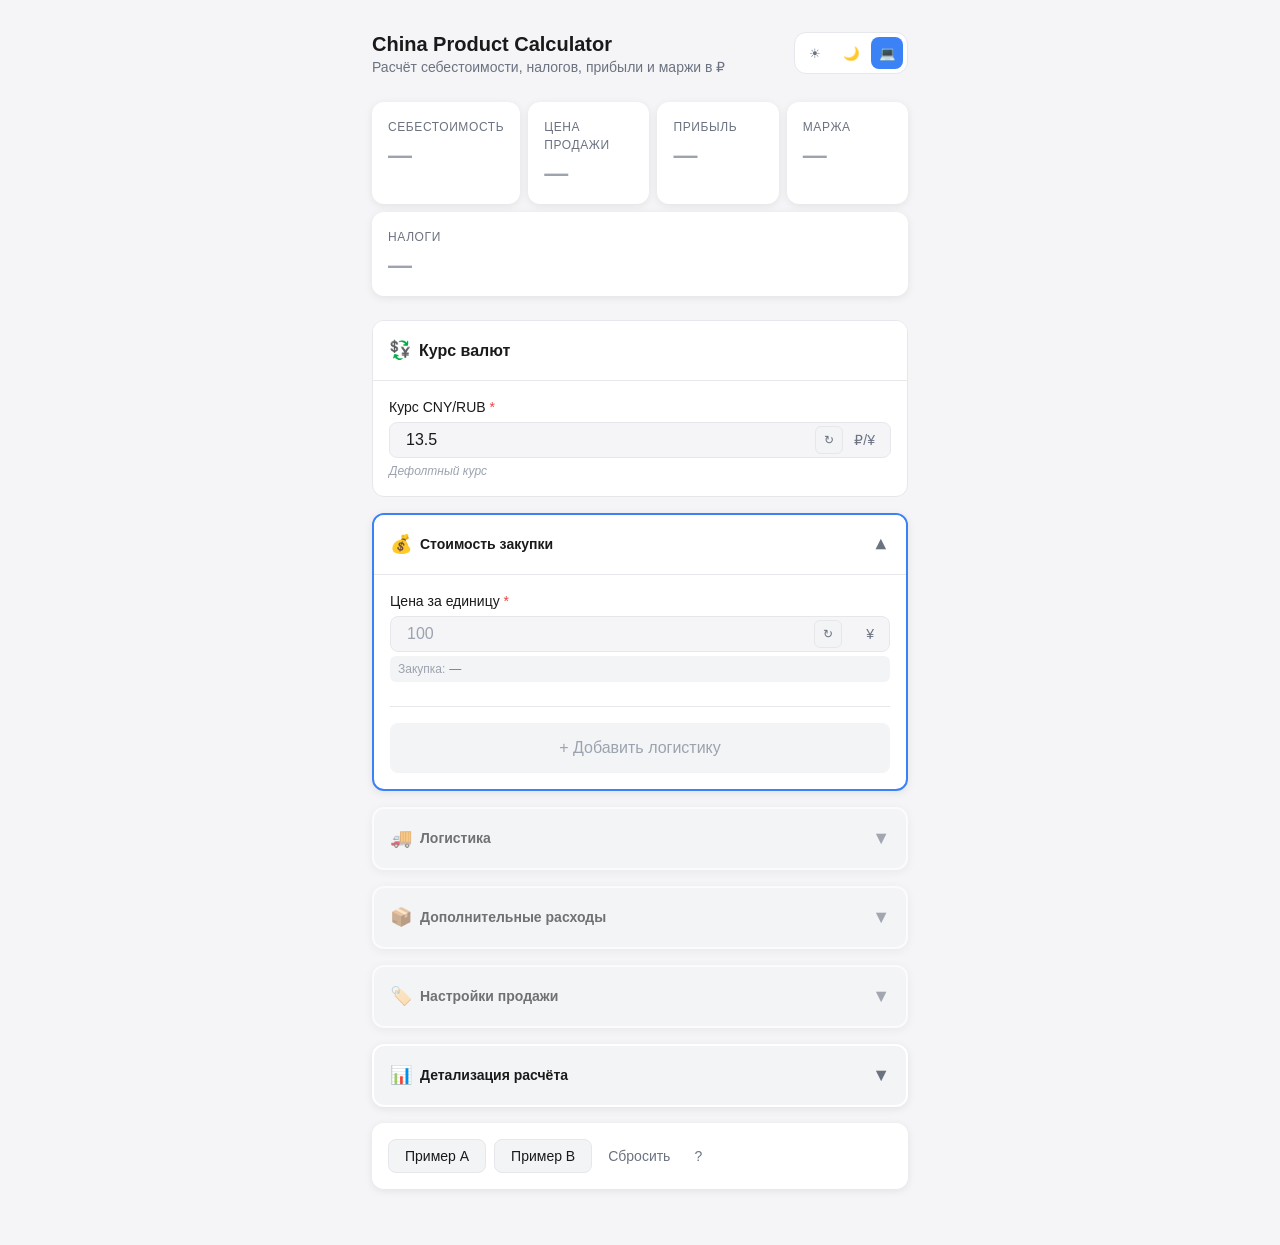
==== index.html @ 13bfbdf8 "up" ====
<!DOCTYPE html>
<html lang="ru" data-theme="system">
<head>
  <meta charset="UTF-8">
  <meta name="viewport" content="width=device-width, initial-scale=1.0, maximum-scale=1.0, user-scalable=no">
  <meta name="description" content="Калькулятор себестоимости и прибыли при закупке товаров из Китая">
  <meta name="theme-color" content="#3b82f6">
  <meta name="apple-mobile-web-app-capable" content="yes">
  <meta name="apple-mobile-web-app-status-bar-style" content="default">
  <meta name="apple-mobile-web-app-title" content="China Calc">
  
  <title>China Product Calculator</title>
  
  <!-- PWA -->
  <link rel="manifest" href="manifest.json">
  <link rel="apple-touch-icon" href="icons/icon-192x192.png">
  
  <!-- Styles -->
  <link rel="stylesheet" href="css/tokens.css">
  <link rel="stylesheet" href="css/styles.css">
  <link rel="stylesheet" href="css/progressive-ui.css">
  
  <!-- Preconnect for performance -->
  <link rel="preconnect" href="https://fonts.googleapis.com">
</head>
<body>
  <div class="app">
    <!-- Header -->
    <header class="header">
      <div class="header-top">
        <div>
          <h1 class="header-title">China Product Calculator</h1>
          <p class="header-subtitle">Расчёт себестоимости, налогов, прибыли и маржи в ₽</p>
        </div>
        <div class="theme-toggle">
          <button class="theme-btn" data-theme="light" title="Светлая тема">☀</button>
          <button class="theme-btn" data-theme="dark" title="Тёмная тема">🌙</button>
          <button class="theme-btn" data-theme="system" title="Системная тема">💻</button>
        </div>
      </div>
    </header>

    <!-- KPI Section (Sticky) -->
    <section class="kpi-section">
      <div class="kpi-grid">
        <div class="kpi-card" id="kpi-total-cost">
          <div class="kpi-label">Себестоимость</div>
          <div class="kpi-value empty">—</div>
        </div>
        <div class="kpi-card" id="kpi-retail-price">
          <div class="kpi-label">Цена продажи</div>
          <div class="kpi-value empty">—</div>
        </div>
        <div class="kpi-card" id="kpi-profit">
          <div class="kpi-label">Прибыль</div>
          <div class="kpi-value profit empty">—</div>
        </div>
        <div class="kpi-card" id="kpi-margin">
          <div class="kpi-label">Маржа</div>
          <div class="kpi-value profit empty">—</div>
        </div>
        <div class="kpi-card full-width" id="kpi-taxes">
          <div class="kpi-label">Налоги</div>
          <div class="kpi-value cost empty">—</div>
        </div>
      </div>
    </section>



    <!-- Exchange Rate Block (always visible at top) -->
    <div class="exchange-rate-block expanded" id="exchange-rate-block">
      <div class="block-header">
        <div class="block-title-group">
          <span class="block-icon">💱</span>
          <span class="block-title">Курс валют</span>
        </div>
      </div>
      <div class="block-body">
        <div class="form-group">
          <label class="form-label form-label-required" for="cny-rub-rate">Курс CNY/RUB</label>
          <div class="input-wrapper with-preview">
            <input type="number" class="form-input" id="cny-rub-rate" placeholder="13.5" step="0.01" min="0.01">
            <span class="input-unit">₽/¥</span>
            <button class="btn-last-used" data-field="cnyRubRate" title="Последний курс">↻</button>
          </div>
          <div class="rate-source" id="rate-source"></div>
          <div class="form-error" id="error-cny-rub-rate" style="display: none;">
            <span>⚠</span> Курс должен быть больше 0
          </div>
        </div>
      </div>
    </div>

    <!-- Step 1: Quick Cost -->
    <div class="step-panel expanded" id="step-1" data-step="1">
      <div class="step-panel-header">
        <div class="step-title-group">
          <span class="step-icon">💰</span>
          <span class="step-title">Стоимость закупки</span>
        </div>
        <span class="step-toggle">▼</span>
      </div>
      <div class="step-panel-body">
        <div class="form-group">
          <label class="form-label form-label-required" for="unit-price-cny">Цена за единицу</label>
          <div class="input-wrapper with-preview">
            <input type="number" class="form-input" id="unit-price-cny" placeholder="100" step="0.01" min="0">
            <span class="input-unit">¥</span>
            <button class="btn-last-used" data-field="unitPriceCny" title="Последнее значение">↻</button>
          </div>
          <div class="inline-preview" id="preview-unit-price">
            <span class="preview-label">Закупка:</span>
            <span class="preview-value">—</span>
          </div>
          <div class="form-error" id="error-unit-price-cny" style="display: none;">
            <span>⚠</span> Обязательное поле
          </div>
        </div>

        <div class="step-cta">
          <button class="btn btn-cta" id="btn-expand-step-2" disabled>
            <span>+ Добавить логистику</span>
          </button>
        </div>

        <div class="step-summary" id="summary-step-1">
          <div class="summary-item">
            <span class="summary-label">Закупка:</span>
            <span class="summary-value" id="summary-purchase">—</span>
          </div>
        </div>
      </div>
    </div>

    <!-- Step 2: Logistics -->
    <div class="step-panel collapsed locked" id="step-2" data-step="2">
      <div class="step-panel-header">
        <div class="step-title-group">
          <span class="step-icon">🚚</span>
          <span class="step-title">Логистика</span>
        </div>
        <span class="step-toggle">▼</span>
      </div>
      <div class="step-panel-body">
        <div class="form-group">
          <label class="form-label form-label-required" for="unit-weight">Вес единицы</label>
          <div class="input-wrapper">
            <input type="number" class="form-input" id="unit-weight" placeholder="0.5" step="0.01" min="0">
            <span class="input-unit">кг</span>
          </div>
          <div class="form-error" id="error-unit-weight" style="display: none;"></div>
        </div>

        <div class="form-group">
          <label class="form-label form-label-required" for="cargo-rate-cny">Ставка карго</label>
          <div class="input-wrapper">
            <input type="number" class="form-input" id="cargo-rate-cny" placeholder="18" step="0.01" min="0">
            <span class="input-unit">¥/кг</span>
            <button class="btn-last-used" data-field="cargoRateCnyPerKg" title="Последняя ставка">↻</button>
          </div>
          <div class="form-hint">Типично ¥13-27/кг (≈$2-4)</div>
          <div class="form-error" id="error-cargo-rate-cny" style="display: none;"></div>
        </div>

        <div class="form-group">
          <label class="form-label" for="china-delivery-rub">Доставка по Китаю</label>
          <div class="input-wrapper">
            <input type="number" class="form-input" id="china-delivery-rub" placeholder="0" step="0.01" min="0">
            <span class="input-unit">₽</span>
          </div>
          <div class="form-error" id="error-china-delivery-rub" style="display: none;"></div>
        </div>

        <div class="step-cta">
          <button class="btn btn-cta" id="btn-expand-step-3">
            <span>+ Добавить доп. расходы</span>
          </button>
        </div>

        <div class="step-summary" id="summary-step-2">
          <div class="summary-item">
            <span class="summary-label">Доставка:</span>
            <span class="summary-value" id="summary-cargo">—</span>
          </div>
          <div class="summary-item total">
            <span class="summary-label">Общая себестоимость:</span>
            <span class="summary-value" id="summary-total-cost-2">—</span>
          </div>
        </div>
      </div>
    </div>

    <!-- Step 3: Extra Costs -->
    <div class="step-panel collapsed locked" id="step-3" data-step="3">
      <div class="step-panel-header">
        <div class="step-title-group">
          <span class="step-icon">📦</span>
          <span class="step-title">Дополнительные расходы</span>
        </div>
        <span class="step-toggle">▼</span>
      </div>
      <div class="step-panel-body">
        <div class="form-group">
          <label class="form-label" for="insurance-rate">Страховка</label>
          <div class="toggle-slider-container">
            <div class="toggle-slider" id="insurance-slider" data-values="0,1,2,3,5" data-default="0">
              <div class="toggle-track">
                <div class="toggle-option" data-value="0">OFF</div>
                <div class="toggle-option" data-value="1">1%</div>
                <div class="toggle-option" data-value="2">2%</div>
                <div class="toggle-option" data-value="3">3%</div>
                <div class="toggle-option" data-value="5">5%</div>
              </div>
              <div class="toggle-thumb"></div>
            </div>
            <input type="hidden" id="insurance-rate" value="0">
          </div>
          <div class="form-hint">Обычно 1-3% от стоимости закупки</div>
          <div class="form-error" id="error-insurance-rate" style="display: none;"></div>
        </div>

        <div class="form-group">
          <label class="form-label" for="rework-rub">Переработка / брак</label>
          <div class="input-wrapper">
            <input type="number" class="form-input" id="rework-rub" placeholder="0" step="0.01" min="0">
            <span class="input-unit">₽</span>
          </div>
          <div class="form-error" id="error-rework-rub" style="display: none;"></div>
        </div>

        <div class="form-group">
          <label class="form-label" for="packaging-rub">Упаковка / маркировка</label>
          <div class="input-wrapper">
            <input type="number" class="form-input" id="packaging-rub" placeholder="0" step="0.01" min="0">
            <span class="input-unit">₽</span>
          </div>
          <div class="form-error" id="error-packaging-rub" style="display: none;"></div>
        </div>

        <div class="step-cta">
          <button class="btn btn-cta" id="btn-expand-step-4">
            <span>+ Настроить продажу</span>
          </button>
        </div>

        <div class="step-summary" id="summary-step-3">
          <div class="summary-item total">
            <span class="summary-label">Финальная себестоимость:</span>
            <span class="summary-value" id="summary-final-cost">—</span>
          </div>
        </div>
      </div>
    </div>

    <!-- Step 4: Sales Settings -->
    <div class="step-panel collapsed locked" id="step-4" data-step="4">
      <div class="step-panel-header">
        <div class="step-title-group">
          <span class="step-icon">🏷️</span>
          <span class="step-title">Настройки продажи</span>
        </div>
        <span class="step-toggle">▼</span>
      </div>
      <div class="step-panel-body">
        <div class="form-group">
          <label class="form-label" for="markup-rate">Наценка</label>
          <div class="slider-container">
            <div class="range-slider" id="markup-slider">
              <input type="range" id="markup-range" min="0" max="300" value="100" step="5">
              <div class="slider-track">
                <div class="slider-fill"></div>
              </div>
              <div class="slider-thumb"></div>
            </div>
            <div class="slider-value-display">
              <input type="number" class="form-input slider-input" id="markup-rate" value="100" min="0" max="300" step="5">
              <span class="input-unit">%</span>
            </div>
          </div>
          <div class="slider-presets">
            <button class="preset-btn" data-value="50">50%</button>
            <button class="preset-btn" data-value="100">100%</button>
            <button class="preset-btn" data-value="150">150%</button>
            <button class="preset-btn" data-value="200">200%</button>
          </div>
          <div class="slider-preview" id="markup-preview">
            <span class="preview-icon">💰</span>
            <span class="preview-text">Цена продажи: <strong id="preview-retail">—</strong></span>
            <span class="preview-divider">|</span>
            <span class="preview-icon">📈</span>
            <span class="preview-text">Прибыль: <strong id="preview-profit">—</strong></span>
          </div>
          <div class="form-error" id="error-markup-rate" style="display: none;"></div>
        </div>

        <div class="form-group">
          <label class="form-label" for="tax-rate">Налоги</label>
          <div class="segmented-control" id="tax-control">
            <button class="segment-btn active" data-value="0.06">6% УСН</button>
            <button class="segment-btn" data-value="0.07">7% АУСН</button>
            <button class="segment-btn" data-value="0.15">15% УСН</button>
            <button class="segment-btn" data-value="0.20">20% ОСНО</button>
            <button class="segment-btn segment-custom" data-custom="true">...</button>
          </div>
          <div class="custom-tax-input" id="custom-tax-container" style="display: none;">
            <div class="input-wrapper">
              <input type="number" class="form-input" id="tax-rate-custom" placeholder="Введите %" step="0.01" min="0" max="100">
              <span class="input-unit">%</span>
            </div>
          </div>
          <input type="hidden" id="tax-rate" value="0.06">
          <div class="form-error" id="error-tax-rate" style="display: none;"></div>
        </div>
      </div>
    </div>

    <!-- Results Section -->
    <div class="step-panel collapsed" id="section-results" data-step="results">
      <div class="step-panel-header">
        <div class="step-title-group">
          <span class="step-icon">📊</span>
          <span class="step-title">Детализация расчёта</span>
        </div>
        <span class="step-toggle">▼</span>
      </div>
      <div class="step-panel-body">
        <div class="results-list">
          <div class="result-item">
            <span class="result-label">Закупка в ₽</span>
            <span class="result-value empty" id="result-purchase">—</span>
          </div>
          <div class="result-item">
            <span class="result-label">Стоимость доставки</span>
            <span class="result-value empty" id="result-cargo">—</span>
          </div>
          <div class="result-item">
            <span class="result-label">Страховка</span>
            <span class="result-value empty" id="result-insurance">—</span>
          </div>
          <div class="result-item">
            <span class="result-label">Итоговая себестоимость</span>
            <span class="result-value empty" id="result-total-cost">—</span>
          </div>
          <div class="result-item">
            <span class="result-label">Розничная цена</span>
            <span class="result-value empty" id="result-retail">—</span>
          </div>
          <div class="result-item">
            <span class="result-label">Налоги</span>
            <span class="result-value empty" id="result-taxes">—</span>
          </div>
          <div class="result-item">
            <span class="result-label">Прибыль на единицу</span>
            <span class="result-value empty" id="result-profit">—</span>
          </div>
          <div class="result-item">
            <span class="result-label">Маржа</span>
            <span class="result-value empty" id="result-margin">—</span>
          </div>
        </div>

        <!-- Visual Breakdown -->
        <div class="breakdown-section">
          <h4 class="breakdown-title">Структура стоимости</h4>
          <div class="composition-bar" id="composition-bar">
            <!-- Segments will be rendered by JS -->
          </div>
          <div class="breakdown-legend" id="breakdown-legend">
            <!-- Legend items will be rendered by JS -->
          </div>
          <div class="summary-text" id="summary-text">
            Заполните обязательные поля для расчёта
          </div>
        </div>
      </div>
    </div>

    <!-- Action Strip -->
    <div class="action-strip">
      <button class="btn btn-secondary" id="btn-example-a">Пример A</button>
      <button class="btn btn-secondary" id="btn-example-b">Пример B</button>
      <button class="btn btn-text" id="btn-reset">Сбросить</button>
      <button class="btn btn-text" id="btn-help" title="Справка">?</button>
    </div>
  </div>

  <!-- Bottom Sheet / Modal -->
  <div class="bottom-sheet-overlay" id="bottom-sheet-overlay">
    <div class="bottom-sheet">
      <div class="bottom-sheet-header">
        <h3 class="bottom-sheet-title" id="sheet-title">Что нужно заполнить</h3>
        <button class="bottom-sheet-close" id="sheet-close">×</button>
      </div>
      <div id="sheet-content">
        <!-- Content will be rendered by JS -->
      </div>
    </div>
  </div>

  <!-- Toast -->
  <div class="toast" id="toast"></div>

  <!-- Scripts -->
  <script type="module" src="js/app.js"></script>
</body>
</html>
---- css/tokens.css ----
/* CSS Custom Properties - Design Tokens */
/* Theme variables for China Product Calculator */

:root {
  /* Light theme (default) */
  --color-bg: #f5f5f7;
  --color-surface: #ffffff;
  --color-surface-elevated: #ffffff;
  --color-text-primary: #1a1a1a;
  --color-text-secondary: #6b7280;
  --color-text-tertiary: #9ca3af;
  --color-border: #e5e7eb;
  --color-border-focus: #3b82f6;
  --color-accent: #3b82f6;
  --color-accent-hover: #2563eb;
  --color-success: #10b981;
  --color-success-bg: #d1fae5;
  --color-warning: #f59e0b;
  --color-warning-bg: #fef3c7;
  --color-error: #ef4444;
  --color-error-bg: #fee2e2;
  --color-profit: #10b981;
  --color-cost: #ef4444;
  --color-kpi-bg: #f3f4f6;
  
  /* Shadows */
  --shadow-sm: 0 1px 2px 0 rgba(0, 0, 0, 0.05);
  --shadow-md: 0 4px 6px -1px rgba(0, 0, 0, 0.1), 0 2px 4px -1px rgba(0, 0, 0, 0.06);
  --shadow-lg: 0 10px 15px -3px rgba(0, 0, 0, 0.1), 0 4px 6px -2px rgba(0, 0, 0, 0.05);
  --shadow-card: 0 2px 8px rgba(0, 0, 0, 0.08);
  
  /* Spacing */
  --space-xs: 0.25rem;
  --space-sm: 0.5rem;
  --space-md: 1rem;
  --space-lg: 1.5rem;
  --space-xl: 2rem;
  --space-2xl: 3rem;
  
  /* Border radius */
  --radius-sm: 0.375rem;
  --radius-md: 0.5rem;
  --radius-lg: 0.75rem;
  --radius-xl: 1rem;
  
  /* Typography */
  --font-family: -apple-system, BlinkMacSystemFont, 'Segoe UI', Roboto, 'Helvetica Neue', Arial, sans-serif;
  --font-size-xs: 0.75rem;
  --font-size-sm: 0.875rem;
  --font-size-base: 1rem;
  --font-size-lg: 1.125rem;
  --font-size-xl: 1.25rem;
  --font-size-2xl: 1.5rem;
  --font-size-3xl: 2rem;
  
  --font-weight-normal: 400;
  --font-weight-medium: 500;
  --font-weight-semibold: 600;
  --font-weight-bold: 700;
  
  /* Line height */
  --line-height-tight: 1.25;
  --line-height-normal: 1.5;
  --line-height-relaxed: 1.75;
  
  /* Transitions */
  --transition-fast: 150ms ease;
  --transition-normal: 250ms ease;
  --transition-slow: 350ms ease;
  
  /* Z-index scale */
  --z-base: 0;
  --z-dropdown: 100;
  --z-sticky: 200;
  --z-modal: 300;
  --z-tooltip: 400;
  --z-toast: 500;
}

/* Dark theme */
[data-theme="dark"] {
  --color-bg: #0f0f12;
  --color-surface: #1a1a1e;
  --color-surface-elevated: #242428;
  --color-text-primary: #f5f5f7;
  --color-text-secondary: #a1a1aa;
  --color-text-tertiary: #71717a;
  --color-border: #27272a;
  --color-border-focus: #60a5fa;
  --color-accent: #60a5fa;
  --color-accent-hover: #3b82f6;
  --color-success: #34d399;
  --color-success-bg: #064e3b;
  --color-warning: #fbbf24;
  --color-warning-bg: #78350f;
  --color-error: #f87171;
  --color-error-bg: #7f1d1d;
  --color-profit: #34d399;
  --color-cost: #f87171;
  --color-kpi-bg: #27272a;
  
  --shadow-sm: 0 1px 2px 0 rgba(0, 0, 0, 0.3);
  --shadow-md: 0 4px 6px -1px rgba(0, 0, 0, 0.4), 0 2px 4px -1px rgba(0, 0, 0, 0.2);
  --shadow-lg: 0 10px 15px -3px rgba(0, 0, 0, 0.5), 0 4px 6px -2px rgba(0, 0, 0, 0.3);
  --shadow-card: 0 2px 8px rgba(0, 0, 0, 0.3);
}

/* System theme preference */
@media (prefers-color-scheme: dark) {
  [data-theme="system"] {
    --color-bg: #0f0f12;
    --color-surface: #1a1a1e;
    --color-surface-elevated: #242428;
    --color-text-primary: #f5f5f7;
    --color-text-secondary: #a1a1aa;
    --color-text-tertiary: #71717a;
    --color-border: #27272a;
    --color-border-focus: #60a5fa;
    --color-accent: #60a5fa;
    --color-accent-hover: #3b82f6;
    --color-success: #34d399;
    --color-success-bg: #064e3b;
    --color-warning: #fbbf24;
    --color-warning-bg: #78350f;
    --color-error: #f87171;
    --color-error-bg: #7f1d1d;
    --color-profit: #34d399;
    --color-cost: #f87171;
    --color-kpi-bg: #27272a;
    
    --shadow-sm: 0 1px 2px 0 rgba(0, 0, 0, 0.3);
    --shadow-md: 0 4px 6px -1px rgba(0, 0, 0, 0.4), 0 2px 4px -1px rgba(0, 0, 0, 0.2);
    --shadow-lg: 0 10px 15px -3px rgba(0, 0, 0, 0.5), 0 4px 6px -2px rgba(0, 0, 0, 0.3);
    --shadow-card: 0 2px 8px rgba(0, 0, 0, 0.3);
  }
}
---- css/styles.css ----
/* China Product Calculator - Main Styles */
/* Mobile-first PWA styles */

@import url('tokens.css');

/* Reset and base styles */
*, *::before, *::after {
  box-sizing: border-box;
  margin: 0;
  padding: 0;
}

html {
  font-size: 16px;
  -webkit-text-size-adjust: 100%;
  -webkit-font-smoothing: antialiased;
  -moz-osx-font-smoothing: grayscale;
}

body {
  font-family: var(--font-family);
  font-size: var(--font-size-base);
  line-height: var(--line-height-normal);
  color: var(--color-text-primary);
  background-color: var(--color-bg);
  min-height: 100vh;
  overflow-x: hidden;
}

/* App container */
.app {
  max-width: 480px;
  margin: 0 auto;
  padding: var(--space-md);
  padding-bottom: calc(var(--space-xl) + 80px);
}

/* Header */
.header {
  margin-bottom: var(--space-lg);
}

.header-top {
  display: flex;
  justify-content: space-between;
  align-items: flex-start;
  gap: var(--space-md);
  margin-bottom: var(--space-sm);
}

.header-title {
  font-size: var(--font-size-xl);
  font-weight: var(--font-weight-bold);
  color: var(--color-text-primary);
  line-height: var(--line-height-tight);
}

.header-subtitle {
  font-size: var(--font-size-sm);
  color: var(--color-text-secondary);
  line-height: var(--line-height-normal);
}

/* Theme toggle */
.theme-toggle {
  display: flex;
  background: var(--color-surface);
  border: 1px solid var(--color-border);
  border-radius: var(--radius-lg);
  padding: var(--space-xs);
  gap: var(--space-xs);
}

.theme-btn {
  display: flex;
  align-items: center;
  justify-content: center;
  width: 32px;
  height: 32px;
  border: none;
  border-radius: var(--radius-md);
  background: transparent;
  color: var(--color-text-secondary);
  cursor: pointer;
  transition: all var(--transition-fast);
}

.theme-btn:hover {
  color: var(--color-text-primary);
  background: var(--color-kpi-bg);
}

.theme-btn.active {
  color: var(--color-accent);
  background: var(--color-accent);
  color: white;
}

/* Action strip */
.action-strip {
  display: flex;
  flex-wrap: wrap;
  gap: var(--space-sm);
  margin-bottom: var(--space-lg);
  padding: var(--space-md);
  background: var(--color-surface);
  border-radius: var(--radius-lg);
  box-shadow: var(--shadow-card);
}

.btn {
  display: inline-flex;
  align-items: center;
  justify-content: center;
  gap: var(--space-xs);
  padding: var(--space-sm) var(--space-md);
  font-family: inherit;
  font-size: var(--font-size-sm);
  font-weight: var(--font-weight-medium);
  border: none;
  border-radius: var(--radius-md);
  cursor: pointer;
  transition: all var(--transition-fast);
  white-space: nowrap;
}

.btn-primary {
  background: var(--color-accent);
  color: white;
}

.btn-primary:hover {
  background: var(--color-accent-hover);
}

.btn-secondary {
  background: var(--color-kpi-bg);
  color: var(--color-text-primary);
  border: 1px solid var(--color-border);
}

.btn-secondary:hover {
  background: var(--color-border);
}

.btn-text {
  background: transparent;
  color: var(--color-text-secondary);
  padding: var(--space-sm);
}

.btn-text:hover {
  color: var(--color-text-primary);
}

/* KPI Section */
.kpi-section {
  margin-bottom: var(--space-lg);
}

.kpi-grid {
  display: grid;
  grid-template-columns: repeat(2, 1fr);
  gap: var(--space-sm);
}

.kpi-card {
  background: var(--color-surface);
  border-radius: var(--radius-lg);
  padding: var(--space-md);
  box-shadow: var(--shadow-card);
  transition: transform var(--transition-fast), box-shadow var(--transition-fast);
}

.kpi-card:hover {
  transform: translateY(-2px);
  box-shadow: var(--shadow-md);
}

.kpi-card.pulse {
  animation: pulse 0.6s ease;
}

@keyframes pulse {
  0%, 100% { transform: scale(1); }
  50% { transform: scale(1.02); }
}

.kpi-card.full-width {
  grid-column: 1 / -1;
}

.kpi-label {
  font-size: var(--font-size-xs);
  color: var(--color-text-secondary);
  text-transform: uppercase;
  letter-spacing: 0.05em;
  margin-bottom: var(--space-xs);
}

.kpi-value {
  font-size: var(--font-size-2xl);
  font-weight: var(--font-weight-bold);
  color: var(--color-text-primary);
  line-height: var(--line-height-tight);
}

.kpi-value.profit {
  color: var(--color-profit);
}

.kpi-value.cost {
  color: var(--color-cost);
}

.kpi-value.empty {
  color: var(--color-text-tertiary);
}

/* Card styles */
.card {
  background: var(--color-surface);
  border-radius: var(--radius-lg);
  margin-bottom: var(--space-md);
  box-shadow: var(--shadow-card);
  overflow: hidden;
}

.card-header {
  display: flex;
  align-items: center;
  justify-content: space-between;
  padding: var(--space-md);
  background: var(--color-kpi-bg);
  cursor: pointer;
  transition: background var(--transition-fast);
  user-select: none;
}

.card-header:hover {
  background: var(--color-border);
}

.card-title {
  font-size: var(--font-size-sm);
  font-weight: var(--font-weight-semibold);
  color: var(--color-text-primary);
  text-transform: uppercase;
  letter-spacing: 0.05em;
}

.card-toggle {
  font-size: var(--font-size-lg);
  color: var(--color-text-secondary);
  transition: transform var(--transition-normal);
}

.card.expanded .card-toggle {
  transform: rotate(180deg);
}

.card-body {
  padding: var(--space-md);
  display: none;
}

.card.expanded .card-body {
  display: block;
  animation: slideDown 0.2s ease;
}

@keyframes slideDown {
  from {
    opacity: 0;
    transform: translateY(-10px);
  }
  to {
    opacity: 1;
    transform: translateY(0);
  }
}

/* Form fields */
.form-group {
  margin-bottom: var(--space-md);
}

.form-group:last-child {
  margin-bottom: 0;
}

.form-label {
  display: block;
  font-size: var(--font-size-sm);
  font-weight: var(--font-weight-medium);
  color: var(--color-text-primary);
  margin-bottom: var(--space-xs);
}

.form-label-required::after {
  content: ' *';
  color: var(--color-error);
}

.input-wrapper {
  position: relative;
  display: flex;
  align-items: center;
}

.form-input {
  width: 100%;
  padding: var(--space-sm) var(--space-md);
  padding-right: 60px;
  font-family: inherit;
  font-size: var(--font-size-base);
  color: var(--color-text-primary);
  background: var(--color-bg);
  border: 1px solid var(--color-border);
  border-radius: var(--radius-md);
  transition: border-color var(--transition-fast), box-shadow var(--transition-fast);
  -webkit-appearance: none;
  appearance: none;
}

.form-input:focus {
  outline: none;
  border-color: var(--color-border-focus);
  box-shadow: 0 0 0 3px rgba(59, 130, 246, 0.1);
}

.form-input::placeholder {
  color: var(--color-text-tertiary);
}

.form-input.error {
  border-color: var(--color-error);
  background: var(--color-error-bg);
}

.form-input.error:focus {
  box-shadow: 0 0 0 3px rgba(239, 68, 68, 0.1);
}

.input-unit {
  position: absolute;
  right: var(--space-md);
  font-size: var(--font-size-sm);
  color: var(--color-text-secondary);
  pointer-events: none;
}

.form-error {
  display: flex;
  align-items: center;
  gap: var(--space-xs);
  margin-top: var(--space-xs);
  font-size: var(--font-size-xs);
  color: var(--color-error);
}

.form-hint {
  margin-top: var(--space-xs);
  font-size: var(--font-size-xs);
  color: var(--color-text-tertiary);
}

/* Results section */
.results-list {
  display: grid;
  gap: var(--space-sm);
}

.result-item {
  display: flex;
  justify-content: space-between;
  align-items: center;
  padding: var(--space-sm) 0;
  border-bottom: 1px solid var(--color-border);
}

.result-item:last-child {
  border-bottom: none;
}

.result-label {
  font-size: var(--font-size-sm);
  color: var(--color-text-secondary);
}

.result-value {
  font-size: var(--font-size-base);
  font-weight: var(--font-weight-semibold);
  color: var(--color-text-primary);
  font-variant-numeric: tabular-nums;
}

.result-value.empty {
  color: var(--color-text-tertiary);
}

/* Breakdown visualization */
.breakdown-section {
  margin-top: var(--space-lg);
  padding-top: var(--space-lg);
  border-top: 1px solid var(--color-border);
}

.breakdown-title {
  font-size: var(--font-size-sm);
  font-weight: var(--font-weight-semibold);
  color: var(--color-text-primary);
  margin-bottom: var(--space-md);
}

.composition-bar {
  display: flex;
  height: 32px;
  border-radius: var(--radius-md);
  overflow: hidden;
  margin-bottom: var(--space-md);
  background: var(--color-kpi-bg);
}

.composition-segment {
  transition: width var(--transition-normal);
  min-width: 4px;
}

.composition-segment.purchase { background: #3b82f6; }
.composition-segment.china-delivery { background: #8b5cf6; }
.composition-segment.cargo { background: #f59e0b; }
.composition-segment.insurance { background: #10b981; }
.composition-segment.rework { background: #ef4444; }
.composition-segment.packaging { background: #6b7280; }
.composition-segment.taxes { background: #ec4899; }
.composition-segment.profit { background: #22c55e; }

.breakdown-legend {
  display: grid;
  grid-template-columns: repeat(2, 1fr);
  gap: var(--space-sm);
}

.legend-item {
  display: flex;
  align-items: center;
  gap: var(--space-xs);
  font-size: var(--font-size-xs);
  color: var(--color-text-secondary);
}

.legend-color {
  width: 12px;
  height: 12px;
  border-radius: var(--radius-sm);
  flex-shrink: 0;
}

.summary-text {
  margin-top: var(--space-md);
  padding: var(--space-md);
  background: var(--color-kpi-bg);
  border-radius: var(--radius-md);
  font-size: var(--font-size-sm);
  color: var(--color-text-secondary);
  text-align: center;
  font-style: italic;
}

/* Bottom sheet / Modal */
.bottom-sheet-overlay {
  position: fixed;
  top: 0;
  left: 0;
  right: 0;
  bottom: 0;
  background: rgba(0, 0, 0, 0.5);
  z-index: var(--z-modal);
  opacity: 0;
  visibility: hidden;
  transition: opacity var(--transition-normal), visibility var(--transition-normal);
}

.bottom-sheet-overlay.active {
  opacity: 1;
  visibility: visible;
}

.bottom-sheet {
  position: fixed;
  left: 0;
  right: 0;
  bottom: 0;
  max-width: 480px;
  margin: 0 auto;
  background: var(--color-surface);
  border-radius: var(--radius-xl) var(--radius-xl) 0 0;
  padding: var(--space-lg);
  padding-bottom: calc(var(--space-xl) + env(safe-area-inset-bottom, 20px));
  z-index: var(--z-modal);
  transform: translateY(100%);
  transition: transform var(--transition-normal);
  max-height: 80vh;
  overflow-y: auto;
}

.bottom-sheet-overlay.active .bottom-sheet {
  transform: translateY(0);
}

.bottom-sheet-header {
  display: flex;
  justify-content: space-between;
  align-items: center;
  margin-bottom: var(--space-lg);
}

.bottom-sheet-title {
  font-size: var(--font-size-lg);
  font-weight: var(--font-weight-semibold);
  color: var(--color-text-primary);
}

.bottom-sheet-close {
  width: 32px;
  height: 32px;
  display: flex;
  align-items: center;
  justify-content: center;
  background: var(--color-kpi-bg);
  border: none;
  border-radius: var(--radius-md);
  color: var(--color-text-secondary);
  cursor: pointer;
  font-size: var(--font-size-lg);
}

.bottom-sheet-close:hover {
  background: var(--color-border);
  color: var(--color-text-primary);
}

/* Checklist */
.checklist {
  list-style: none;
}

.checklist-item {
  display: flex;
  align-items: center;
  gap: var(--space-md);
  padding: var(--space-md);
  margin-bottom: var(--space-sm);
  background: var(--color-kpi-bg);
  border-radius: var(--radius-md);
  cursor: pointer;
  transition: background var(--transition-fast);
}

.checklist-item:hover {
  background: var(--color-border);
}

.checklist-item.completed {
  opacity: 0.5;
}

.checklist-icon {
  width: 24px;
  height: 24px;
  display: flex;
  align-items: center;
  justify-content: center;
  border-radius: 50%;
  background: var(--color-error-bg);
  color: var(--color-error);
  font-size: var(--font-size-sm);
  flex-shrink: 0;
}

.checklist-item.completed .checklist-icon {
  background: var(--color-success-bg);
  color: var(--color-success);
}

.checklist-text {
  font-size: var(--font-size-sm);
  color: var(--color-text-primary);
}

/* Help content */
.help-content {
  font-size: var(--font-size-sm);
  color: var(--color-text-secondary);
  line-height: var(--line-height-relaxed);
}

.help-content p {
  margin-bottom: var(--space-md);
}

.help-content ul {
  margin-left: var(--space-lg);
  margin-bottom: var(--space-md);
}

.help-content li {
  margin-bottom: var(--space-xs);
}

.help-content code {
  background: var(--color-kpi-bg);
  padding: var(--space-xs) var(--space-sm);
  border-radius: var(--radius-sm);
  font-family: 'Monaco', 'Menlo', monospace;
  font-size: var(--font-size-xs);
}

/* Toast notification */
.toast {
  position: fixed;
  bottom: calc(var(--space-xl) + env(safe-area-inset-bottom, 20px));
  left: 50%;
  transform: translateX(-50%) translateY(100px);
  background: var(--color-surface-elevated);
  color: var(--color-text-primary);
  padding: var(--space-md) var(--space-lg);
  border-radius: var(--radius-lg);
  box-shadow: var(--shadow-lg);
  z-index: var(--z-toast);
  opacity: 0;
  transition: all var(--transition-normal);
  max-width: 90%;
  text-align: center;
}

.toast.show {
  transform: translateX(-50%) translateY(0);
  opacity: 1;
}

.toast.success {
  background: var(--color-success);
  color: white;
}

/* Responsive adjustments */
@media (min-width: 640px) {
  .app {
    max-width: 600px;
    padding: var(--space-xl);
  }
  
  .kpi-grid {
    grid-template-columns: repeat(4, 1fr);
  }
  
  .breakdown-legend {
    grid-template-columns: repeat(4, 1fr);
  }
}

/* Focus visible for accessibility */
:focus-visible {
  outline: 2px solid var(--color-accent);
  outline-offset: 2px;
}

/* Reduced motion */
@media (prefers-reduced-motion: reduce) {
  *, *::before, *::after {
    animation-duration: 0.01ms !important;
    animation-iteration-count: 1 !important;
    transition-duration: 0.01ms !important;
  }
}

/* Touch device optimizations */
/* Exchange Rate Block - Always visible at top */
.exchange-rate-block {
  background: var(--color-surface);
  border: 1px solid var(--color-border);
  border-radius: var(--radius-lg);
  margin-bottom: var(--space-md);
  overflow: hidden;
}

.exchange-rate-block .block-header {
  display: flex;
  align-items: center;
  justify-content: space-between;
  padding: var(--space-md);
  background: var(--color-surface-elevated);
  border-bottom: 1px solid var(--color-border);
}

.exchange-rate-block .block-title-group {
  display: flex;
  align-items: center;
  gap: var(--space-sm);
}

.exchange-rate-block .block-icon {
  font-size: var(--font-size-lg);
}

.exchange-rate-block .block-title {
  font-size: var(--font-size-base);
  font-weight: var(--font-weight-semibold);
  color: var(--color-text-primary);
}

.exchange-rate-block .block-body {
  padding: var(--space-md);
}

.exchange-rate-block.expanded .block-body {
  display: block;
}

@media (hover: none) {
  .btn:hover {
    transform: none;
  }
  
  .kpi-card:hover {
    transform: none;
  }
}
---- css/progressive-ui.css ----
/* Progressive UI Components */
/* Step-based calculator interface */

/* Step Panel */
.step-panel {
  background: var(--color-surface);
  border-radius: var(--radius-lg);
  margin-bottom: var(--space-md);
  box-shadow: var(--shadow-card);
  overflow: hidden;
  transition: all var(--transition-normal);
  border: 2px solid transparent;
}

.step-panel.expanded {
  border-color: var(--color-accent);
}

.step-panel.locked {
  opacity: 0.6;
  pointer-events: none;
}

.step-panel.ready:not(.expanded):not(.locked) {
  border-color: var(--color-accent);
  animation: border-pulse 2s ease-in-out infinite;
}

@keyframes border-pulse {
  0%, 100% { border-color: rgba(59, 130, 246, 0.3); }
  50% { border-color: rgba(59, 130, 246, 0.8); }
}

.step-panel-header {
  display: flex;
  align-items: center;
  justify-content: space-between;
  padding: var(--space-md);
  background: var(--color-kpi-bg);
  cursor: pointer;
  transition: background var(--transition-fast);
  user-select: none;
}

.step-panel.expanded .step-panel-header {
  background: var(--color-surface);
  border-bottom: 1px solid var(--color-border);
}

.step-panel-header:hover {
  background: var(--color-border);
}

.step-title-group {
  display: flex;
  align-items: center;
  gap: var(--space-sm);
}

.step-icon {
  font-size: var(--font-size-lg);
}

.step-title {
  font-size: var(--font-size-sm);
  font-weight: var(--font-weight-semibold);
  color: var(--color-text-primary);
}

.step-toggle {
  font-size: var(--font-size-lg);
  color: var(--color-text-secondary);
  transition: transform var(--transition-normal);
}

.step-panel.expanded .step-toggle {
  transform: rotate(180deg);
}

.step-panel-body {
  padding: var(--space-md);
  display: none;
}

.step-panel.expanded .step-panel-body {
  display: block;
  animation: slideDown 0.2s ease;
}

@keyframes slideDown {
  from {
    opacity: 0;
    transform: translateY(-10px);
  }
  to {
    opacity: 1;
    transform: translateY(0);
  }
}

/* Step Summary (shown when collapsed) */
.step-summary {
  display: none;
  padding-top: var(--space-md);
  margin-top: var(--space-md);
  border-top: 1px solid var(--color-border);
}

.step-panel:not(.expanded) .step-summary {
  display: block;
}

.step-panel.expanded .step-summary {
  display: none;
}

.summary-item {
  display: flex;
  justify-content: space-between;
  align-items: center;
  padding: var(--space-xs) 0;
  font-size: var(--font-size-sm);
}

.summary-item.total {
  font-weight: var(--font-weight-semibold);
  color: var(--color-text-primary);
  padding-top: var(--space-sm);
  border-top: 1px dashed var(--color-border);
  margin-top: var(--space-xs);
}

.summary-label {
  color: var(--color-text-secondary);
}

.summary-value {
  color: var(--color-text-primary);
  font-variant-numeric: tabular-nums;
}

/* Step CTA Button */
.step-cta {
  margin-top: var(--space-lg);
  padding-top: var(--space-md);
  border-top: 1px solid var(--color-border);
}

.btn-cta {
  display: flex;
  align-items: center;
  justify-content: center;
  width: 100%;
  padding: var(--space-md);
  background: var(--color-accent);
  color: white;
  border: none;
  border-radius: var(--radius-md);
  font-size: var(--font-size-base);
  font-weight: var(--font-weight-medium);
  cursor: pointer;
  transition: all var(--transition-fast);
  gap: var(--space-sm);
}

.btn-cta:hover:not(:disabled) {
  background: var(--color-accent-hover);
  transform: translateY(-1px);
}

.btn-cta:disabled {
  background: var(--color-kpi-bg);
  color: var(--color-text-tertiary);
  cursor: not-allowed;
}

.btn-cta.pulse {
  animation: cta-pulse 1.5s ease-in-out infinite;
}

@keyframes cta-pulse {
  0%, 100% { 
    box-shadow: 0 0 0 0 rgba(59, 130, 246, 0.4);
    transform: scale(1);
  }
  50% { 
    box-shadow: 0 0 0 12px rgba(59, 130, 246, 0);
    transform: scale(1.02);
  }
}

/* Inline Previews */
.input-wrapper.with-preview {
  position: relative;
}

.inline-preview {
  display: flex;
  align-items: center;
  gap: var(--space-xs);
  margin-top: var(--space-xs);
  padding: var(--space-xs) var(--space-sm);
  background: var(--color-kpi-bg);
  border-radius: var(--radius-sm);
  font-size: var(--font-size-xs);
}

.preview-label {
  color: var(--color-text-tertiary);
}

.preview-value {
  color: var(--color-accent);
  font-weight: var(--font-weight-medium);
  font-variant-numeric: tabular-nums;
}

/* Rate Source Indicator */
.rate-source {
  margin-top: var(--space-xs);
  font-size: var(--font-size-xs);
  color: var(--color-text-tertiary);
  font-style: italic;
}

.rate-source.cbr {
  color: var(--color-text-secondary);
}

.rate-source.default {
  color: var(--color-text-tertiary);
}

/* Last Used Button */
.btn-last-used {
  position: absolute;
  right: 48px;
  width: 28px;
  height: 28px;
  display: flex;
  align-items: center;
  justify-content: center;
  background: var(--color-kpi-bg);
  border: 1px solid var(--color-border);
  border-radius: var(--radius-sm);
  color: var(--color-text-secondary);
  cursor: pointer;
  font-size: var(--font-size-xs);
  transition: all var(--transition-fast);
}

.btn-last-used:hover {
  background: var(--color-accent);
  color: white;
  border-color: var(--color-accent);
}

/* Toggle Slider (Insurance) */
.toggle-slider-container {
  position: relative;
}

.toggle-slider {
  position: relative;
  background: var(--color-kpi-bg);
  border-radius: var(--radius-lg);
  padding: var(--space-xs);
}

.toggle-track {
  display: flex;
  position: relative;
  z-index: 1;
}

.toggle-option {
  flex: 1;
  text-align: center;
  padding: var(--space-sm) var(--space-xs);
  font-size: var(--font-size-sm);
  color: var(--color-text-secondary);
  cursor: pointer;
  transition: color var(--transition-fast);
  user-select: none;
}

.toggle-option.active {
  color: var(--color-text-primary);
  font-weight: var(--font-weight-medium);
}

.toggle-thumb {
  position: absolute;
  top: var(--space-xs);
  bottom: var(--space-xs);
  background: var(--color-surface);
  border-radius: var(--radius-md);
  box-shadow: var(--shadow-sm);
  transition: all var(--transition-normal);
  z-index: 0;
}

/* Range Slider (Markup) */
.slider-container {
  display: flex;
  align-items: center;
  gap: var(--space-md);
  margin-bottom: var(--space-sm);
}

.range-slider {
  flex: 1;
  position: relative;
  height: 40px;
  display: flex;
  align-items: center;
}

.range-slider input[type="range"] {
  position: absolute;
  width: 100%;
  height: 100%;
  opacity: 0;
  cursor: pointer;
  z-index: 2;
}

.slider-track {
  position: absolute;
  width: 100%;
  height: 6px;
  background: var(--color-kpi-bg);
  border-radius: var(--radius-sm);
  overflow: hidden;
}

.slider-fill {
  height: 100%;
  background: var(--color-accent);
  border-radius: var(--radius-sm);
  transition: width var(--transition-fast);
  width: 33.33%; /* Default 100/300 */
}

.slider-thumb {
  position: absolute;
  width: 20px;
  height: 20px;
  background: var(--color-accent);
  border-radius: 50%;
  box-shadow: var(--shadow-sm);
  transition: left var(--transition-fast);
  left: 33.33%;
  transform: translateX(-50%);
  z-index: 1;
}

.slider-value-display {
  display: flex;
  align-items: center;
  gap: var(--space-xs);
  min-width: 80px;
}

.slider-value-display .form-input {
  width: 60px;
  padding: var(--space-xs) var(--space-sm);
  text-align: center;
}

.slider-presets {
  display: flex;
  gap: var(--space-xs);
  margin-bottom: var(--space-md);
}

.preset-btn {
  padding: var(--space-xs) var(--space-sm);
  background: var(--color-kpi-bg);
  border: 1px solid var(--color-border);
  border-radius: var(--radius-md);
  font-size: var(--font-size-xs);
  color: var(--color-text-secondary);
  cursor: pointer;
  transition: all var(--transition-fast);
}

.preset-btn:hover {
  background: var(--color-border);
  color: var(--color-text-primary);
}

.preset-btn.active {
  background: var(--color-accent);
  color: white;
  border-color: var(--color-accent);
}

.slider-preview {
  display: flex;
  align-items: center;
  gap: var(--space-xs);
  padding: var(--space-sm);
  background: var(--color-kpi-bg);
  border-radius: var(--radius-md);
  font-size: var(--font-size-xs);
  flex-wrap: wrap;
}

.preview-icon {
  font-size: var(--font-size-sm);
}

.preview-text {
  color: var(--color-text-secondary);
}

.preview-text strong {
  color: var(--color-text-primary);
  font-variant-numeric: tabular-nums;
}

.preview-divider {
  color: var(--color-text-tertiary);
  margin: 0 var(--space-xs);
}

/* Segmented Control (Tax) */
.segmented-control {
  display: flex;
  gap: var(--space-xs);
  flex-wrap: wrap;
}

.segment-btn {
  flex: 1;
  min-width: 70px;
  padding: var(--space-sm) var(--space-xs);
  background: var(--color-kpi-bg);
  border: 1px solid var(--color-border);
  border-radius: var(--radius-md);
  font-size: var(--font-size-xs);
  color: var(--color-text-secondary);
  cursor: pointer;
  transition: all var(--transition-fast);
  white-space: nowrap;
}

.segment-btn:hover {
  background: var(--color-border);
  color: var(--color-text-primary);
}

.segment-btn.active {
  background: var(--color-accent);
  color: white;
  border-color: var(--color-accent);
}

.segment-custom {
  flex: 0 0 auto;
  min-width: 40px;
}

.custom-tax-input {
  margin-top: var(--space-sm);
}

.custom-tax-input .input-wrapper {
  max-width: 150px;
}

/* Step States */
.step-panel.completed {
  border-left: 4px solid var(--color-success);
}

.step-panel.completed .step-panel-header {
  background: linear-gradient(to right, rgba(34, 197, 94, 0.1), var(--color-kpi-bg));
}

/* Mobile Optimizations */
@media (max-width: 480px) {
  .segmented-control {
    gap: var(--space-xs);
  }
  
  .segment-btn {
    min-width: 60px;
    padding: var(--space-xs);
    font-size: 10px;
  }
  
  .slider-container {
    flex-direction: column;
    align-items: stretch;
    gap: var(--space-sm);
  }
  
  .slider-value-display {
    align-self: center;
  }
  
  .slider-preview {
    font-size: 10px;
  }
}

/* Reduced Motion */
@media (prefers-reduced-motion: reduce) {
  .btn-cta.pulse,
  .step-panel.ready:not(.expanded):not(.locked) {
    animation: none;
  }
  
  .step-panel-body,
  .toggle-thumb,
  .slider-fill,
  .slider-thumb {
    transition: none;
  }
}
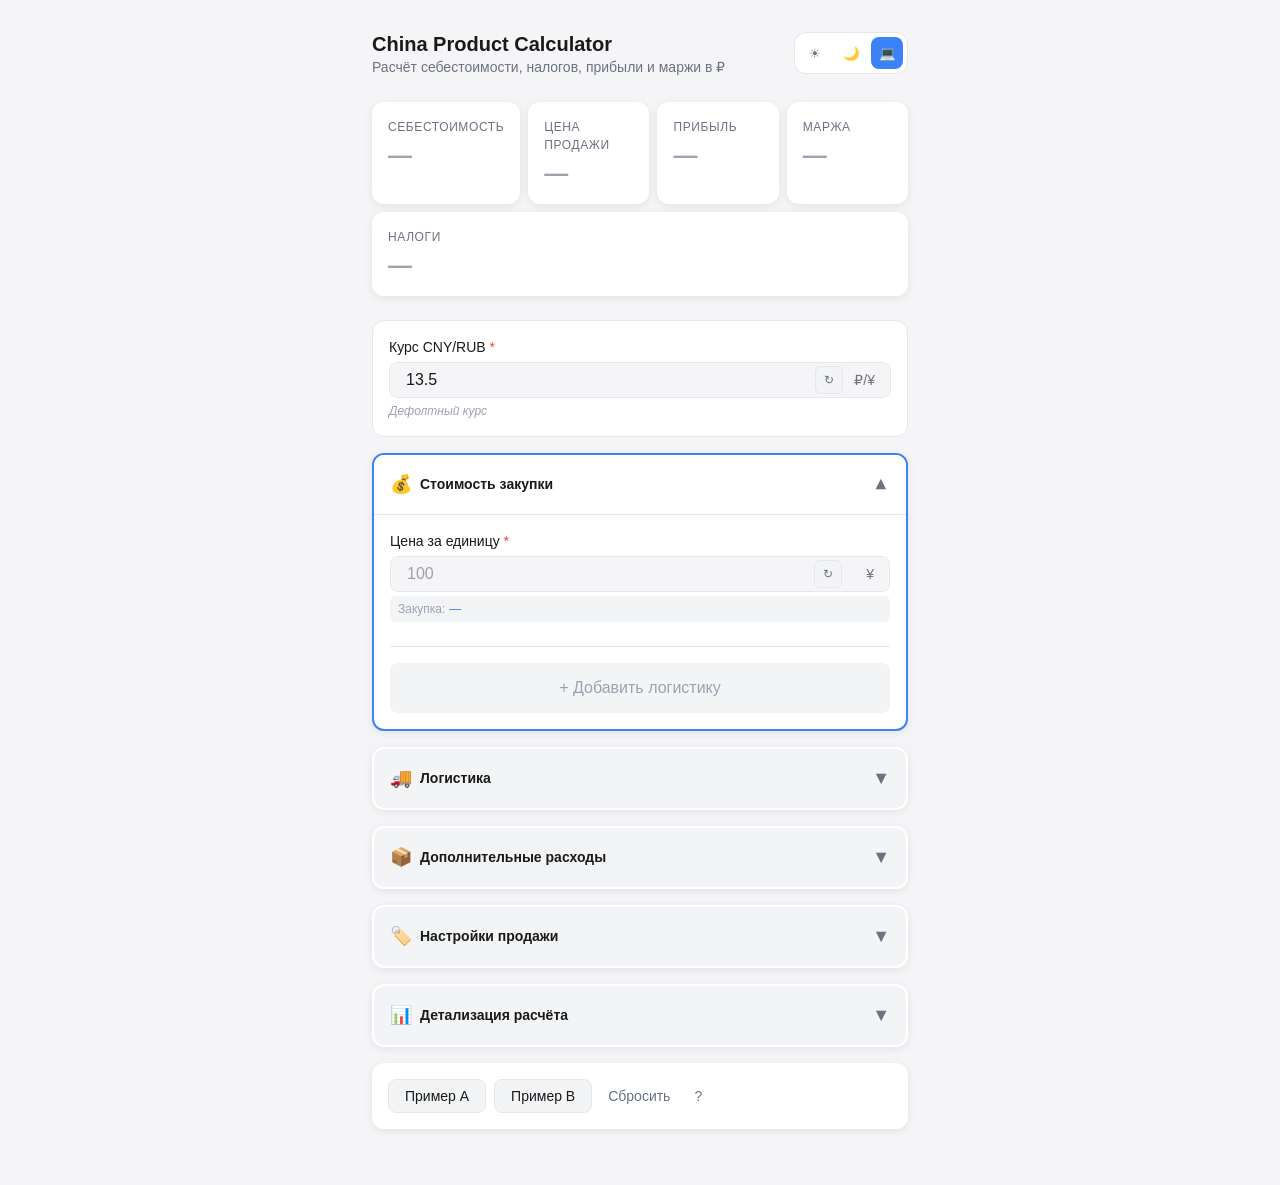
==== commit a8046236: "fixes" ====
--- a/index.html
+++ b/index.html
@@ -70,12 +70,6 @@
 
     <!-- Exchange Rate Block (always visible at top) -->
     <div class="exchange-rate-block expanded" id="exchange-rate-block">
-      <div class="block-header">
-        <div class="block-title-group">
-          <span class="block-icon">💱</span>
-          <span class="block-title">Курс валют</span>
-        </div>
-      </div>
       <div class="block-body">
         <div class="form-group">
           <label class="form-label form-label-required" for="cny-rub-rate">Курс CNY/RUB</label>
@@ -134,7 +128,7 @@
     </div>
 
     <!-- Step 2: Logistics -->
-    <div class="step-panel collapsed locked" id="step-2" data-step="2">
+    <div class="step-panel collapsed" id="step-2" data-step="2">
       <div class="step-panel-header">
         <div class="step-title-group">
           <span class="step-icon">🚚</span>
@@ -192,7 +186,7 @@
     </div>
 
     <!-- Step 3: Extra Costs -->
-    <div class="step-panel collapsed locked" id="step-3" data-step="3">
+    <div class="step-panel collapsed" id="step-3" data-step="3">
       <div class="step-panel-header">
         <div class="step-title-group">
           <span class="step-icon">📦</span>
@@ -254,7 +248,7 @@
     </div>
 
     <!-- Step 4: Sales Settings -->
-    <div class="step-panel collapsed locked" id="step-4" data-step="4">
+    <div class="step-panel collapsed" id="step-4" data-step="4">
       <div class="step-panel-header">
         <div class="step-title-group">
           <span class="step-icon">🏷️</span>
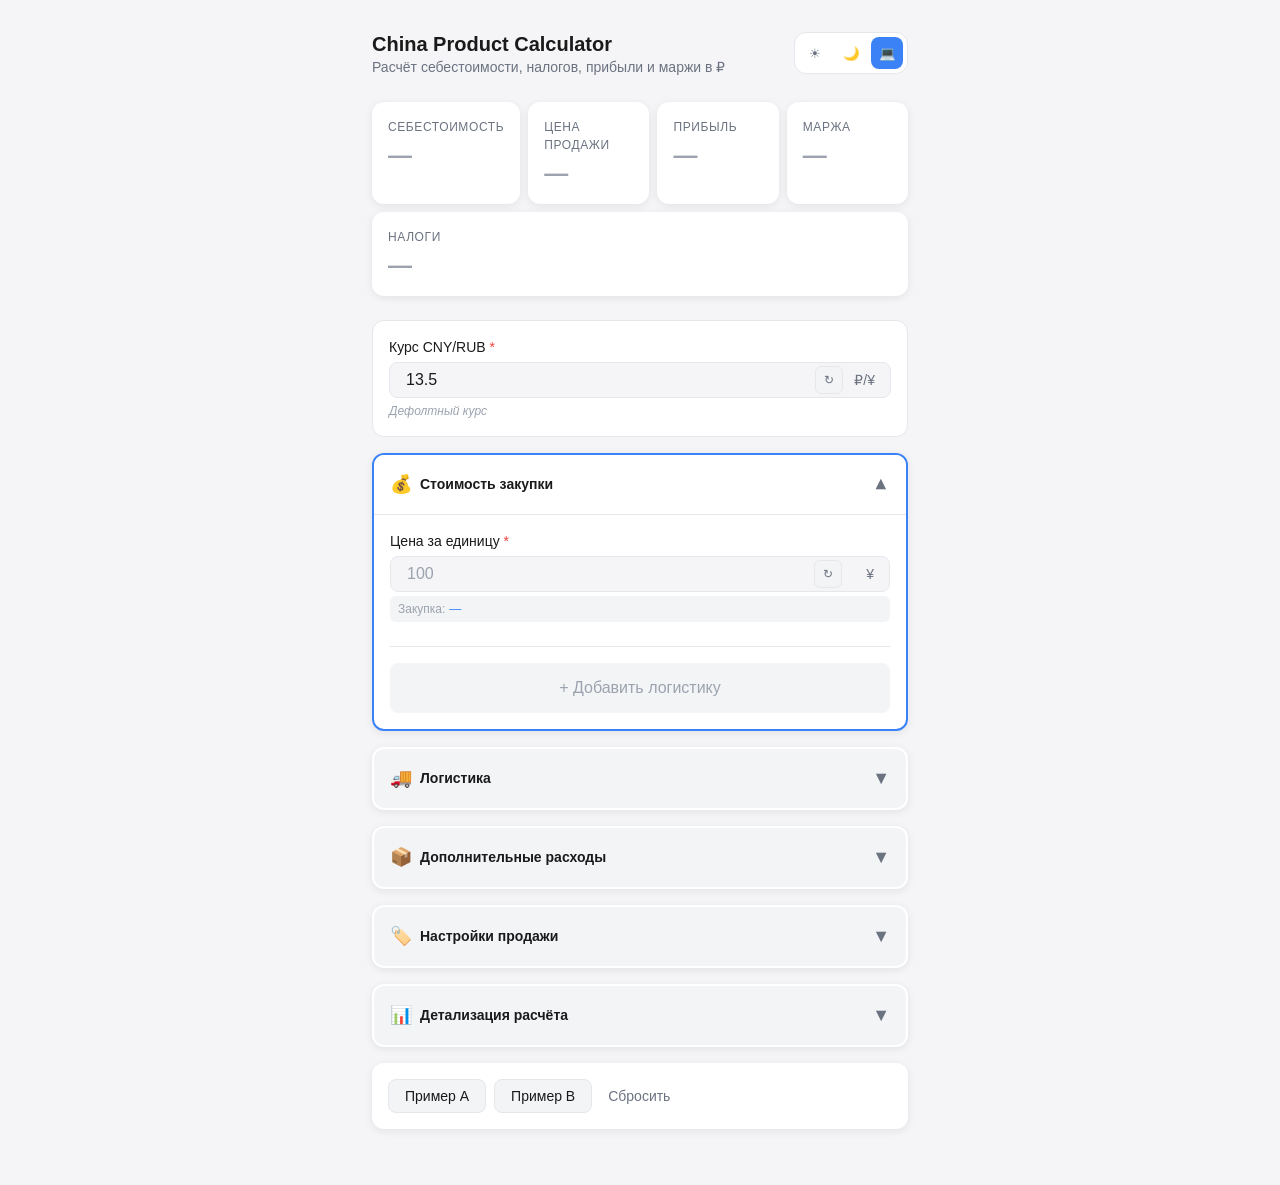
==== commit 5b56711c: "12" ====
--- a/index.html
+++ b/index.html
@@ -375,7 +375,6 @@
       <button class="btn btn-secondary" id="btn-example-a">Пример A</button>
       <button class="btn btn-secondary" id="btn-example-b">Пример B</button>
       <button class="btn btn-text" id="btn-reset">Сбросить</button>
-      <button class="btn btn-text" id="btn-help" title="Справка">?</button>
     </div>
   </div>
 
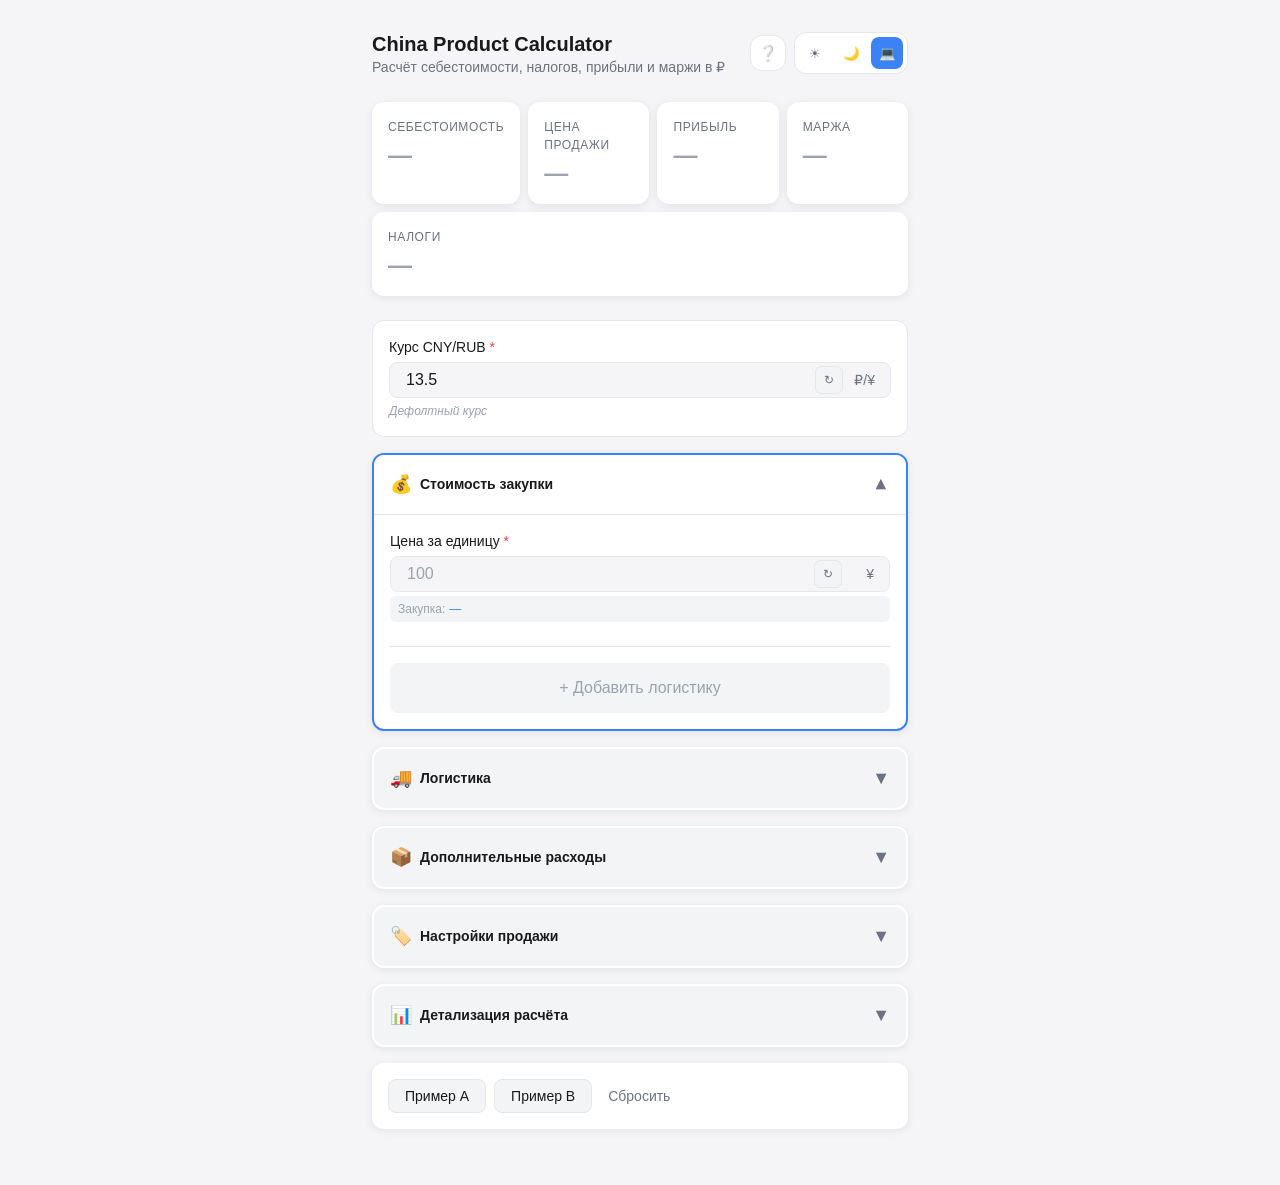
==== commit a0c98558: "up" ====
--- a/index.html
+++ b/index.html
@@ -32,10 +32,13 @@
           <h1 class="header-title">China Product Calculator</h1>
           <p class="header-subtitle">Расчёт себестоимости, налогов, прибыли и маржи в ₽</p>
         </div>
-        <div class="theme-toggle">
+        <div class="header-actions">
+          <button class="btn-help" id="btn-help" title="Как пользоваться">❔</button>
+          <div class="theme-toggle">
           <button class="theme-btn" data-theme="light" title="Светлая тема">☀</button>
           <button class="theme-btn" data-theme="dark" title="Тёмная тема">🌙</button>
           <button class="theme-btn" data-theme="system" title="Системная тема">💻</button>
+        </div>
         </div>
       </div>
     </header>
@@ -291,7 +294,8 @@
         <div class="form-group">
           <label class="form-label" for="tax-rate">Налоги</label>
           <div class="segmented-control" id="tax-control">
-            <button class="segment-btn active" data-value="0.06">6% УСН</button>
+            <button class="segment-btn active" data-value="0">0%</button>
+            <button class="segment-btn" data-value="0.06">6% УСН</button>
             <button class="segment-btn" data-value="0.07">7% АУСН</button>
             <button class="segment-btn" data-value="0.15">15% УСН</button>
             <button class="segment-btn" data-value="0.20">20% ОСНО</button>
@@ -303,7 +307,7 @@
               <span class="input-unit">%</span>
             </div>
           </div>
-          <input type="hidden" id="tax-rate" value="0.06">
+          <input type="hidden" id="tax-rate" value="0">
           <div class="form-error" id="error-tax-rate" style="display: none;"></div>
         </div>
       </div>
--- a/css/styles.css
+++ b/css/styles.css
@@ -59,6 +59,35 @@
   font-size: var(--font-size-sm);
   color: var(--color-text-secondary);
   line-height: var(--line-height-normal);
+}
+
+/* Header actions */
+.header-actions {
+  display: flex;
+  align-items: center;
+  gap: var(--space-sm);
+}
+
+/* Help button */
+.btn-help {
+  width: 36px;
+  height: 36px;
+  display: flex;
+  align-items: center;
+  justify-content: center;
+  background: var(--color-surface);
+  border: 1px solid var(--color-border);
+  border-radius: var(--radius-lg);
+  color: var(--color-text-secondary);
+  font-size: var(--font-size-base);
+  cursor: pointer;
+  transition: all var(--transition-fast);
+}
+
+.btn-help:hover {
+  background: var(--color-accent);
+  border-color: var(--color-accent);
+  color: white;
 }
 
 /* Theme toggle */
@@ -617,6 +646,86 @@
   font-size: var(--font-size-xs);
 }
 
+/* Instruction modal content */
+.instruction-content {
+  font-size: var(--font-size-sm);
+  color: var(--color-text-primary);
+  line-height: var(--line-height-relaxed);
+}
+
+.instruction-title {
+  font-size: var(--font-size-lg);
+  font-weight: var(--font-weight-semibold);
+  color: var(--color-text-primary);
+  margin-bottom: var(--space-lg);
+  text-align: center;
+}
+
+.instruction-step {
+  padding: var(--space-md) 0;
+  border-bottom: 1px solid var(--color-border);
+}
+
+.instruction-step:last-child {
+  border-bottom: none;
+}
+
+.instruction-step-header {
+  display: flex;
+  align-items: center;
+  gap: var(--space-sm);
+  margin-bottom: var(--space-xs);
+}
+
+.instruction-step-icon {
+  font-size: var(--font-size-lg);
+}
+
+.instruction-step-title {
+  font-weight: var(--font-weight-semibold);
+  color: var(--color-text-primary);
+}
+
+.instruction-step-desc {
+  color: var(--color-text-secondary);
+  font-size: var(--font-size-sm);
+  padding-left: calc(var(--space-lg) + var(--space-sm));
+}
+
+.instruction-tips {
+  margin-top: var(--space-lg);
+  padding: var(--space-md);
+  background: var(--color-kpi-bg);
+  border-radius: var(--radius-md);
+}
+
+.instruction-tips-title {
+  font-weight: var(--font-weight-semibold);
+  color: var(--color-text-primary);
+  margin-bottom: var(--space-sm);
+}
+
+.instruction-tips-list {
+  list-style: none;
+  margin: 0;
+  padding: 0;
+}
+
+.instruction-tips-list li {
+  display: flex;
+  align-items: flex-start;
+  gap: var(--space-sm);
+  margin-bottom: var(--space-xs);
+  font-size: var(--font-size-xs);
+  color: var(--color-text-secondary);
+}
+
+.instruction-tips-list li::before {
+  content: '•';
+  color: var(--color-accent);
+  font-weight: bold;
+}
+
 /* Toast notification */
 .toast {
   position: fixed;
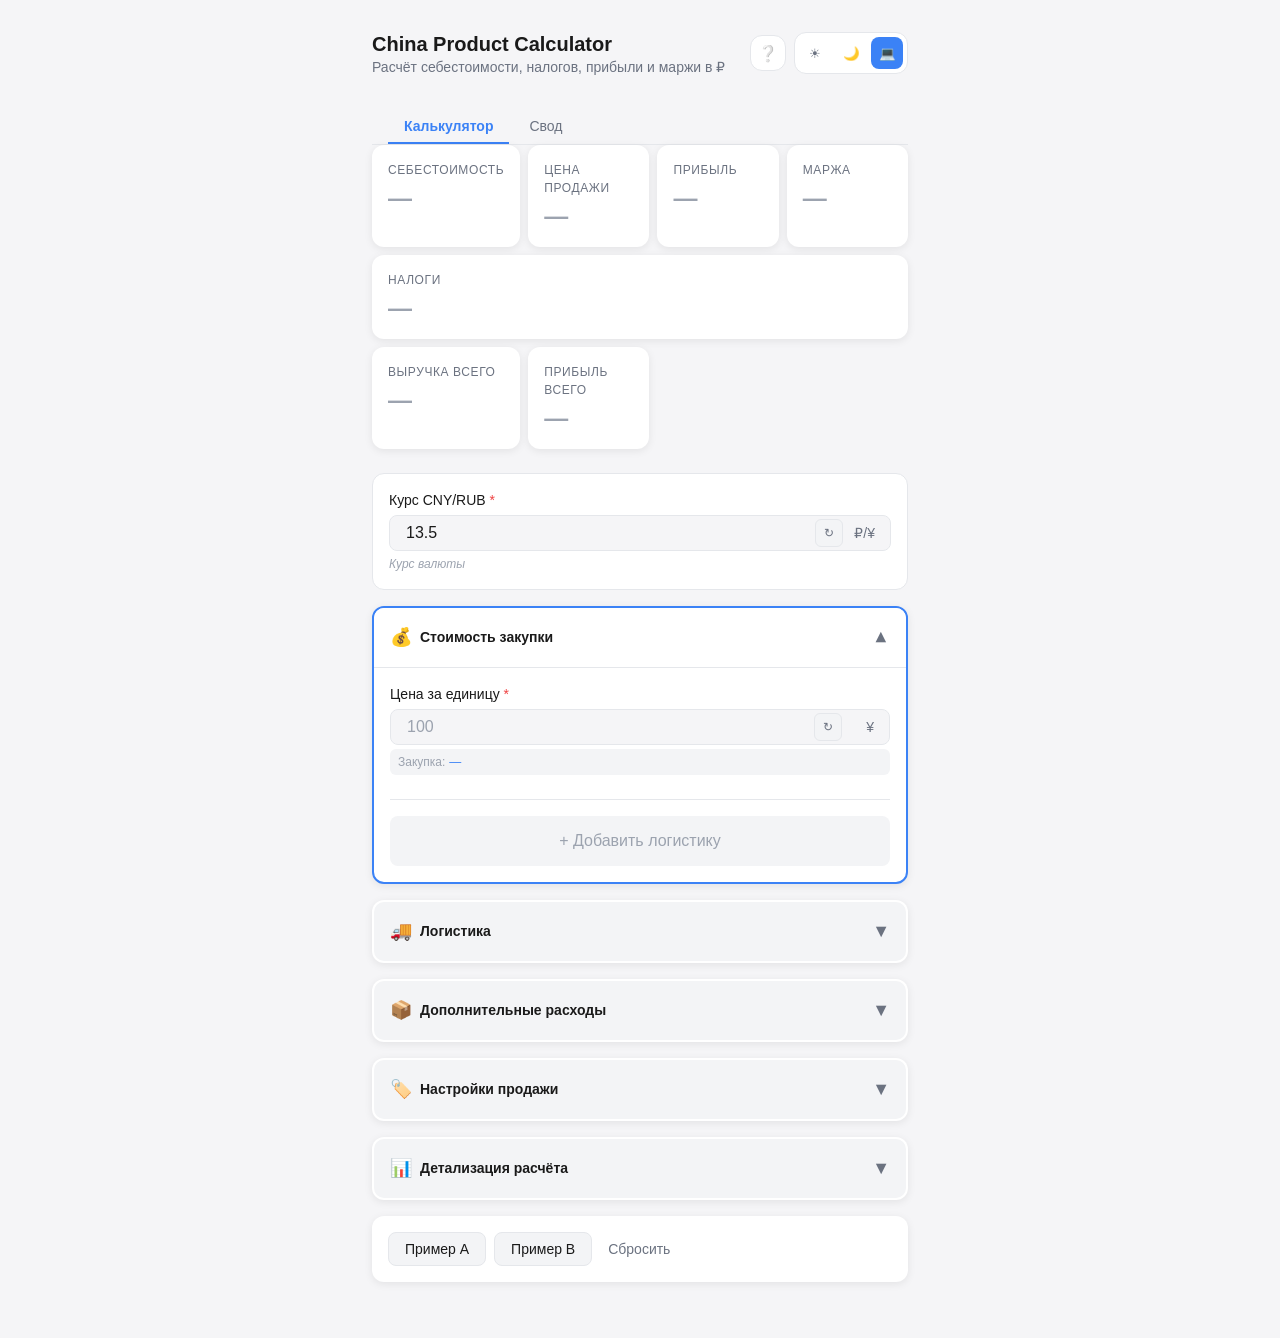
==== commit 111620dd: "up" ====
--- a/index.html
+++ b/index.html
@@ -43,6 +43,19 @@
       </div>
     </header>
 
+    <!-- Tab Navigation -->
+    <nav class="tab-nav" role="tablist">
+      <button class="tab-btn tab-btn--active" role="tab" data-tab="calculator" aria-selected="true">
+        Калькулятор
+      </button>
+      <button class="tab-btn" role="tab" data-tab="summary" aria-selected="false">
+        Свод
+      </button>
+    </nav>
+
+    <!-- Tab Panels -->
+    <div id="tab-calculator" class="tab-panel" role="tabpanel">
+
     <!-- KPI Section (Sticky) -->
     <section class="kpi-section">
       <div class="kpi-grid">
@@ -65,6 +78,14 @@
         <div class="kpi-card full-width" id="kpi-taxes">
           <div class="kpi-label">Налоги</div>
           <div class="kpi-value cost empty">—</div>
+        </div>
+        <div class="kpi-card" id="kpi-total-revenue">
+          <div class="kpi-label">Выручка всего</div>
+          <div class="kpi-value empty">—</div>
+        </div>
+        <div class="kpi-card" id="kpi-batch-profit">
+          <div class="kpi-label">Прибыль всего</div>
+          <div class="kpi-value profit empty">—</div>
         </div>
       </div>
     </section>
@@ -310,6 +331,15 @@
           <input type="hidden" id="tax-rate" value="0">
           <div class="form-error" id="error-tax-rate" style="display: none;"></div>
         </div>
+
+        <!-- Quantity field -->
+        <div class="form-group">
+          <label class="form-label" for="quantity">Количество единиц</label>
+          <div class="input-wrapper">
+            <input type="number" class="form-input" id="quantity" placeholder="например, 500" min="1" step="1">
+          </div>
+          <div class="form-hint">Для расчёта выручки и прибыли партии</div>
+        </div>
       </div>
     </div>
 
@@ -373,6 +403,49 @@
         </div>
       </div>
     </div>
+    </div><!-- end tab-calculator -->
+
+    <!-- Tab 2: Summary -->
+    <div id="tab-summary" class="tab-panel tab-panel--hidden" role="tabpanel">
+      <div class="summary-header">
+        <h2 class="summary-title">Свод по товарам</h2>
+        <button class="btn btn-primary" id="btn-add-from-calc">
+          + Добавить из калькулятора
+        </button>
+        <button class="btn btn-secondary" id="btn-add-empty-row">
+          + Добавить строку
+        </button>
+      </div>
+
+      <div class="summary-table-wrap">
+        <table class="summary-table" id="summary-table">
+          <thead>
+            <tr>
+              <th>Товар</th>
+              <th>Кол-во</th>
+              <th>Себест. ед. ₽</th>
+              <th>Общие затраты ₽</th>
+              <th>Розн. цена ед. ₽</th>
+              <th>Прибыль ед. ₽</th>
+              <th>Выручка всего ₽</th>
+              <th>Прибыль всего ₽</th>
+              <th>Маржа %</th>
+              <th></th>
+            </tr>
+          </thead>
+          <tbody id="summary-tbody">
+            <!-- rows rendered by JS -->
+          </tbody>
+          <tfoot id="summary-tfoot">
+            <!-- ИТОГО row rendered by JS -->
+          </tfoot>
+        </table>
+      </div>
+
+      <p class="summary-empty" id="summary-empty-msg">
+        Добавьте товары, чтобы увидеть сводку
+      </p>
+    </div>
 
     <!-- Action Strip -->
     <div class="action-strip">
--- a/css/styles.css
+++ b/css/styles.css
@@ -837,3 +837,116 @@
     transform: none;
   }
 }
+
+/* Tab Navigation */
+.tab-nav {
+  display: flex;
+  gap: 4px;
+  padding: 8px 16px 0;
+  border-bottom: 1px solid var(--color-border);
+}
+
+.tab-btn {
+  padding: 8px 16px;
+  border: none;
+  background: none;
+  cursor: pointer;
+  font-size: 14px;
+  color: var(--color-text-secondary);
+  border-bottom: 2px solid transparent;
+  transition: color 0.15s, border-color 0.15s;
+}
+
+.tab-btn--active {
+  color: var(--color-accent);
+  border-bottom-color: var(--color-accent);
+  font-weight: 600;
+}
+
+.tab-panel--hidden {
+  display: none;
+}
+
+/* Summary Table Styles */
+.summary-header {
+  display: flex;
+  align-items: center;
+  gap: 8px;
+  padding: 16px;
+  flex-wrap: wrap;
+}
+
+.summary-title {
+  flex: 1;
+  font-size: 18px;
+  font-weight: 600;
+  margin: 0;
+}
+
+.summary-table-wrap {
+  overflow-x: auto;
+  padding: 0 8px 16px;
+}
+
+.summary-table {
+  width: 100%;
+  border-collapse: collapse;
+  font-size: 13px;
+  min-width: 700px;
+}
+
+.summary-table th,
+.summary-table td {
+  padding: 8px 6px;
+  text-align: right;
+  border-bottom: 1px solid var(--color-border);
+}
+
+.summary-table th:first-child,
+.summary-table td:first-child {
+  text-align: left;
+}
+
+.summary-input {
+  width: 80px;
+  border: 1px solid var(--color-border);
+  border-radius: 4px;
+  padding: 4px 6px;
+  font-size: 13px;
+  text-align: right;
+  background: var(--color-surface);
+  color: var(--color-text);
+}
+
+.summary-input:first-child {
+  width: 120px;
+  text-align: left;
+}
+
+.summary-computed {
+  color: var(--color-text-secondary);
+}
+
+.summary-totals-row td {
+  border-top: 2px solid var(--color-border);
+  font-weight: 600;
+}
+
+.btn-delete-row {
+  background: none;
+  border: none;
+  cursor: pointer;
+  color: var(--color-text-secondary);
+  font-size: 14px;
+  padding: 4px;
+}
+
+.btn-delete-row:hover {
+  color: #ef4444;
+}
+
+.summary-empty {
+  text-align: center;
+  color: var(--color-text-secondary);
+  padding: 32px 16px;
+}
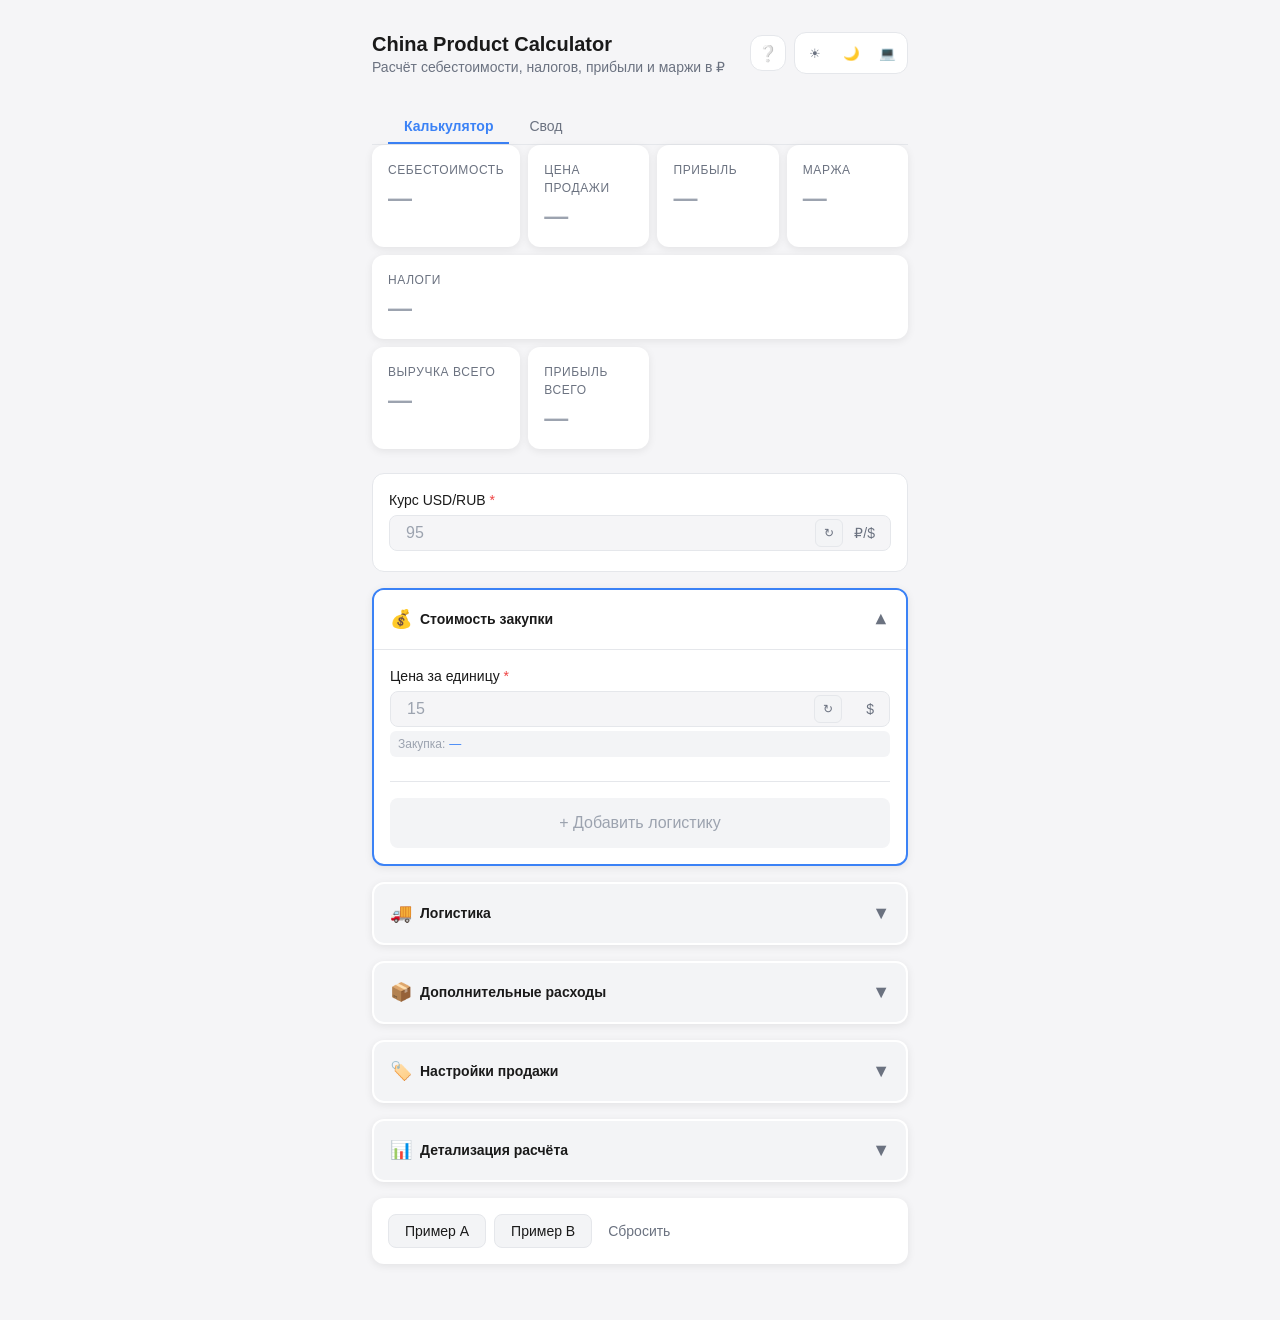
==== commit 13e44f85: "up" ====
--- a/index.html
+++ b/index.html
@@ -96,14 +96,14 @@
     <div class="exchange-rate-block expanded" id="exchange-rate-block">
       <div class="block-body">
         <div class="form-group">
-          <label class="form-label form-label-required" for="cny-rub-rate">Курс CNY/RUB</label>
+          <label class="form-label form-label-required" for="usd-rub-rate">Курс USD/RUB</label>
           <div class="input-wrapper with-preview">
-            <input type="number" class="form-input" id="cny-rub-rate" placeholder="13.5" step="0.01" min="0.01">
-            <span class="input-unit">₽/¥</span>
-            <button class="btn-last-used" data-field="cnyRubRate" title="Последний курс">↻</button>
+            <input type="number" class="form-input" id="usd-rub-rate" placeholder="95" step="0.01" min="0.01">
+            <span class="input-unit">₽/$</span>
+            <button class="btn-last-used" data-field="usdRubRate" title="Последний курс">↻</button>
           </div>
           <div class="rate-source" id="rate-source"></div>
-          <div class="form-error" id="error-cny-rub-rate" style="display: none;">
+          <div class="form-error" id="error-usd-rub-rate" style="display: none;">
             <span>⚠</span> Курс должен быть больше 0
           </div>
         </div>
@@ -121,17 +121,17 @@
       </div>
       <div class="step-panel-body">
         <div class="form-group">
-          <label class="form-label form-label-required" for="unit-price-cny">Цена за единицу</label>
+          <label class="form-label form-label-required" for="unit-price-usd">Цена за единицу</label>
           <div class="input-wrapper with-preview">
-            <input type="number" class="form-input" id="unit-price-cny" placeholder="100" step="0.01" min="0">
-            <span class="input-unit">¥</span>
-            <button class="btn-last-used" data-field="unitPriceCny" title="Последнее значение">↻</button>
+            <input type="number" class="form-input" id="unit-price-usd" placeholder="15" step="0.01" min="0">
+            <span class="input-unit">$</span>
+            <button class="btn-last-used" data-field="unitPriceUsd" title="Последнее значение">↻</button>
           </div>
           <div class="inline-preview" id="preview-unit-price">
             <span class="preview-label">Закупка:</span>
             <span class="preview-value">—</span>
           </div>
-          <div class="form-error" id="error-unit-price-cny" style="display: none;">
+          <div class="form-error" id="error-unit-price-usd" style="display: none;">
             <span>⚠</span> Обязательное поле
           </div>
         </div>
@@ -171,14 +171,14 @@
         </div>
 
         <div class="form-group">
-          <label class="form-label form-label-required" for="cargo-rate-cny">Ставка карго</label>
-          <div class="input-wrapper">
-            <input type="number" class="form-input" id="cargo-rate-cny" placeholder="18" step="0.01" min="0">
-            <span class="input-unit">¥/кг</span>
-            <button class="btn-last-used" data-field="cargoRateCnyPerKg" title="Последняя ставка">↻</button>
-          </div>
-          <div class="form-hint">Типично ¥13-27/кг (≈$2-4)</div>
-          <div class="form-error" id="error-cargo-rate-cny" style="display: none;"></div>
+          <label class="form-label form-label-required" for="cargo-rate-usd">Ставка карго</label>
+          <div class="input-wrapper">
+            <input type="number" class="form-input" id="cargo-rate-usd" placeholder="2" step="0.01" min="0">
+            <span class="input-unit">$/кг</span>
+            <button class="btn-last-used" data-field="cargoRateUsdPerKg" title="Последняя ставка">↻</button>
+          </div>
+          <div class="form-hint">Типично $2-5/кг</div>
+          <div class="form-error" id="error-cargo-rate-usd" style="display: none;"></div>
         </div>
 
         <div class="form-group">
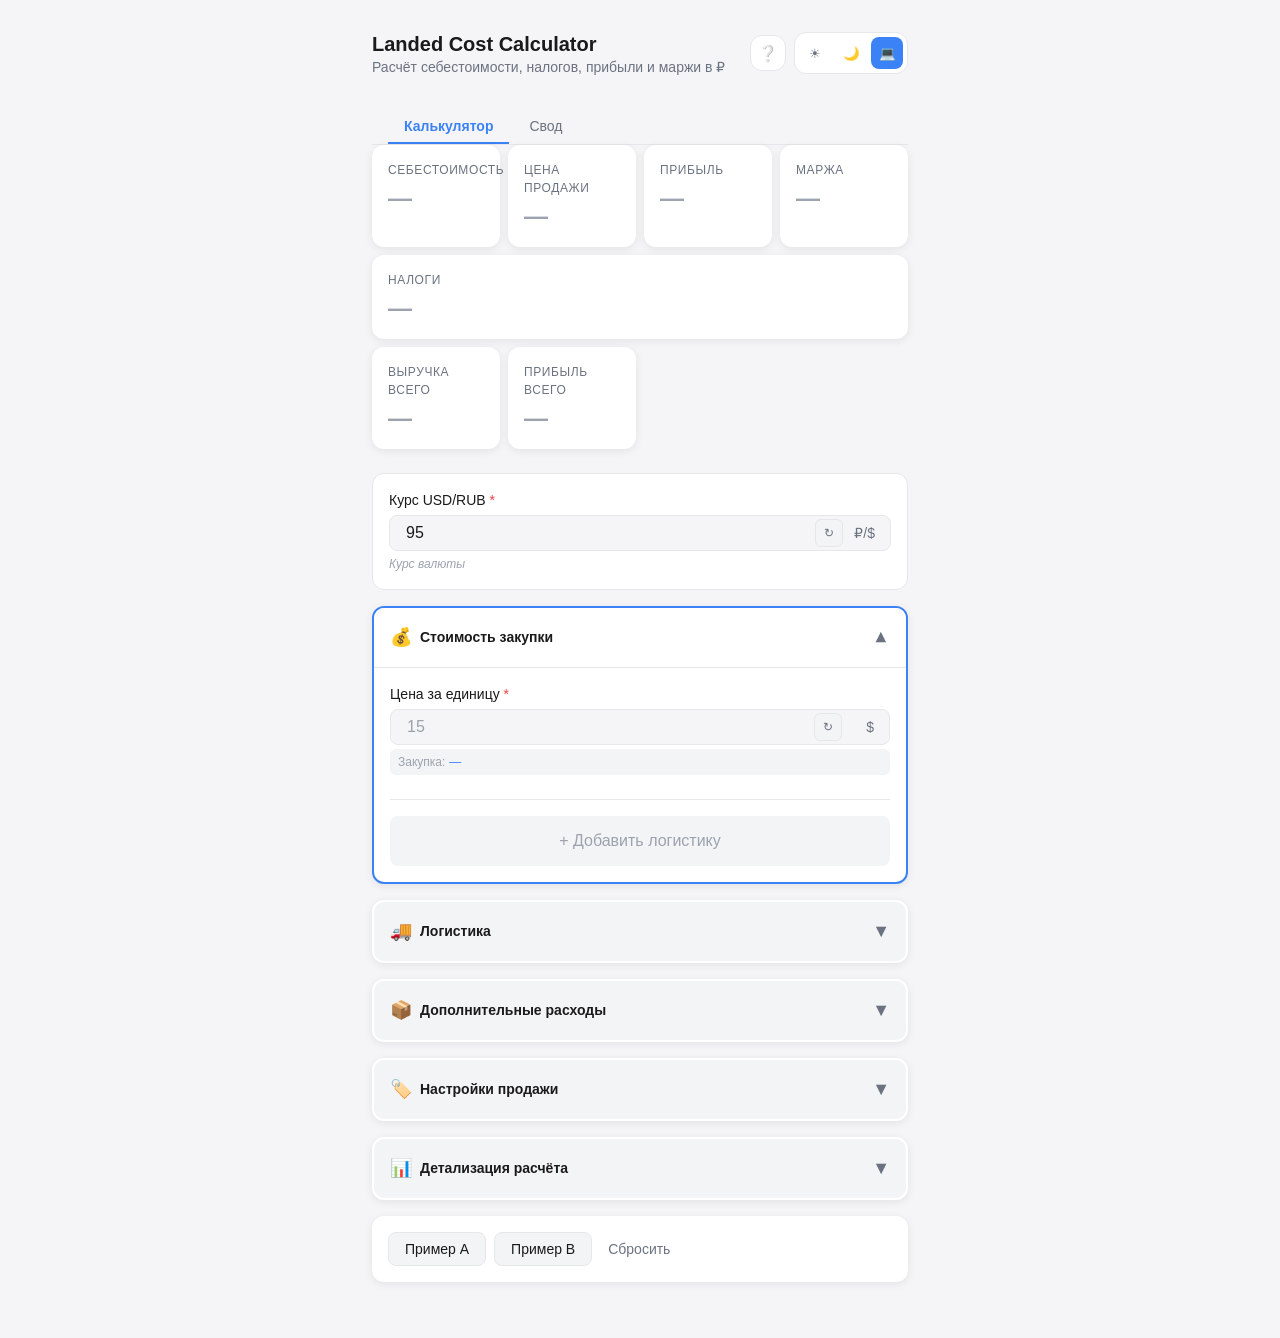
==== commit 86d47cee: "feat: rebrand to Landed Cost Calculator and update local delivery labels" ====
--- a/index.html
+++ b/index.html
@@ -3,13 +3,13 @@
 <head>
   <meta charset="UTF-8">
   <meta name="viewport" content="width=device-width, initial-scale=1.0, maximum-scale=1.0, user-scalable=no">
-  <meta name="description" content="Калькулятор себестоимости и прибыли при закупке товаров из Китая">
+  <meta name="description" content="Калькулятор себестоимости и прибыли при закупке товаров">
   <meta name="theme-color" content="#3b82f6">
   <meta name="apple-mobile-web-app-capable" content="yes">
   <meta name="apple-mobile-web-app-status-bar-style" content="default">
-  <meta name="apple-mobile-web-app-title" content="China Calc">
+  <meta name="apple-mobile-web-app-title" content="Landed Calc">
   
-  <title>China Product Calculator</title>
+  <title>Landed Cost Calculator</title>
   
   <!-- PWA -->
   <link rel="manifest" href="manifest.json">
@@ -29,7 +29,7 @@
     <header class="header">
       <div class="header-top">
         <div>
-          <h1 class="header-title">China Product Calculator</h1>
+          <h1 class="header-title">Landed Cost Calculator</h1>
           <p class="header-subtitle">Расчёт себестоимости, налогов, прибыли и маржи в ₽</p>
         </div>
         <div class="header-actions">
@@ -182,12 +182,12 @@
         </div>
 
         <div class="form-group">
-          <label class="form-label" for="china-delivery-rub">Доставка по Китаю</label>
-          <div class="input-wrapper">
-            <input type="number" class="form-input" id="china-delivery-rub" placeholder="0" step="0.01" min="0">
+          <label class="form-label" for="local-delivery-rub">Локальная доставка</label>
+          <div class="input-wrapper">
+            <input type="number" class="form-input" id="local-delivery-rub" placeholder="0" step="0.01" min="0">
             <span class="input-unit">₽</span>
           </div>
-          <div class="form-error" id="error-china-delivery-rub" style="display: none;"></div>
+          <div class="form-error" id="error-local-delivery-rub" style="display: none;"></div>
         </div>
 
         <div class="step-cta">
--- a/css/tokens.css
+++ b/css/tokens.css
@@ -1,5 +1,5 @@
 /* CSS Custom Properties - Design Tokens */
-/* Theme variables for China Product Calculator */
+/* Theme variables for Landed Cost Calculator */
 
 :root {
   /* Light theme (default) */
--- a/css/styles.css
+++ b/css/styles.css
@@ -1,4 +1,4 @@
-/* China Product Calculator - Main Styles */
+/* Landed Cost Calculator - Main Styles */
 /* Mobile-first PWA styles */
 
 @import url('tokens.css');
@@ -199,6 +199,7 @@
   padding: var(--space-md);
   box-shadow: var(--shadow-card);
   transition: transform var(--transition-fast), box-shadow var(--transition-fast);
+  min-width: 0;
 }
 
 .kpi-card:hover {
@@ -232,6 +233,8 @@
   font-weight: var(--font-weight-bold);
   color: var(--color-text-primary);
   line-height: var(--line-height-tight);
+  overflow-wrap: anywhere;
+  word-break: break-word;
 }
 
 .kpi-value.profit {
@@ -422,6 +425,8 @@
   font-weight: var(--font-weight-semibold);
   color: var(--color-text-primary);
   font-variant-numeric: tabular-nums;
+  overflow-wrap: anywhere;
+  word-break: break-word;
 }
 
 .result-value.empty {
@@ -457,7 +462,7 @@
 }
 
 .composition-segment.purchase { background: #3b82f6; }
-.composition-segment.china-delivery { background: #8b5cf6; }
+.composition-segment.local-delivery { background: #8b5cf6; }
 .composition-segment.cargo { background: #f59e0b; }
 .composition-segment.insurance { background: #10b981; }
 .composition-segment.rework { background: #ef4444; }
--- a/css/progressive-ui.css
+++ b/css/progressive-ui.css
@@ -137,6 +137,8 @@
 .summary-value {
   color: var(--color-text-primary);
   font-variant-numeric: tabular-nums;
+  overflow-wrap: anywhere;
+  word-break: break-word;
 }
 
 /* Step CTA Button */
@@ -213,6 +215,8 @@
   color: var(--color-accent);
   font-weight: var(--font-weight-medium);
   font-variant-numeric: tabular-nums;
+  overflow-wrap: anywhere;
+  word-break: break-word;
 }
 
 /* Rate Source Indicator */
@@ -418,6 +422,8 @@
 .preview-text strong {
   color: var(--color-text-primary);
   font-variant-numeric: tabular-nums;
+  overflow-wrap: anywhere;
+  word-break: break-word;
 }
 
 .preview-divider {
